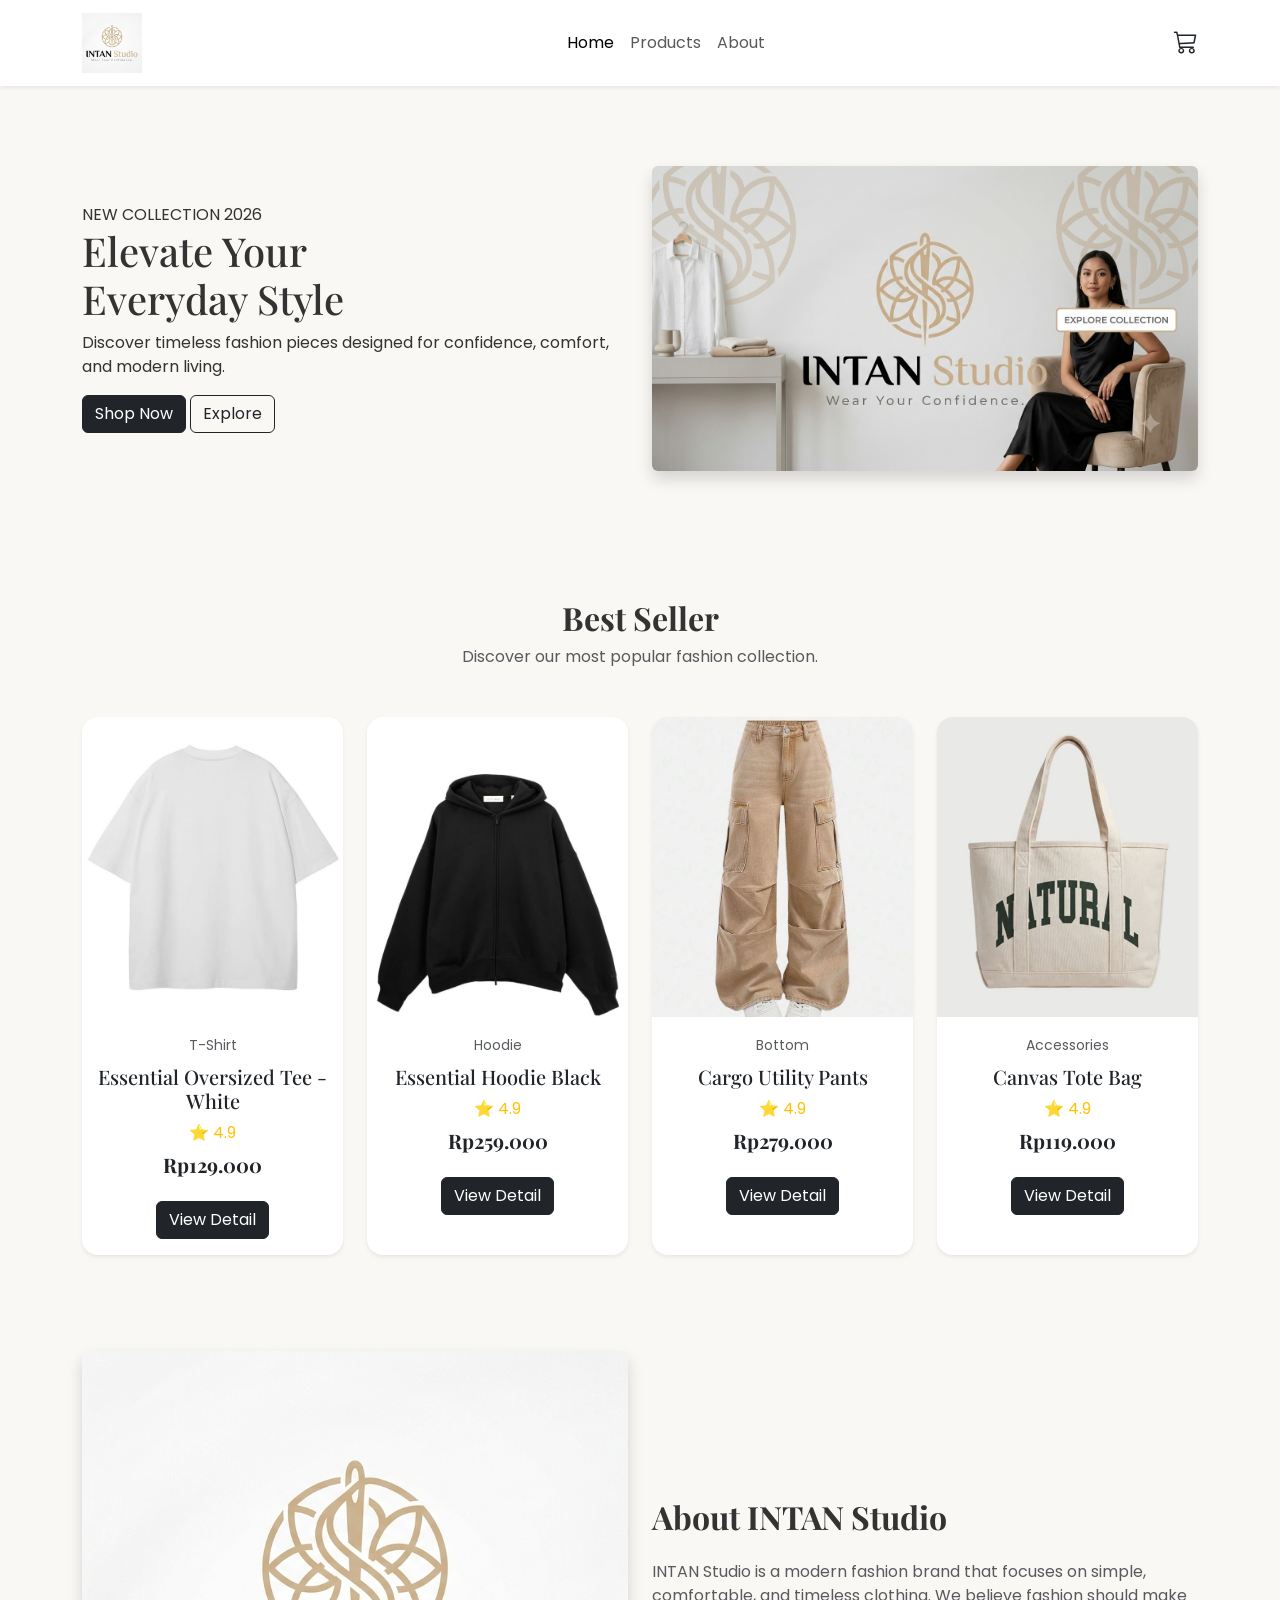
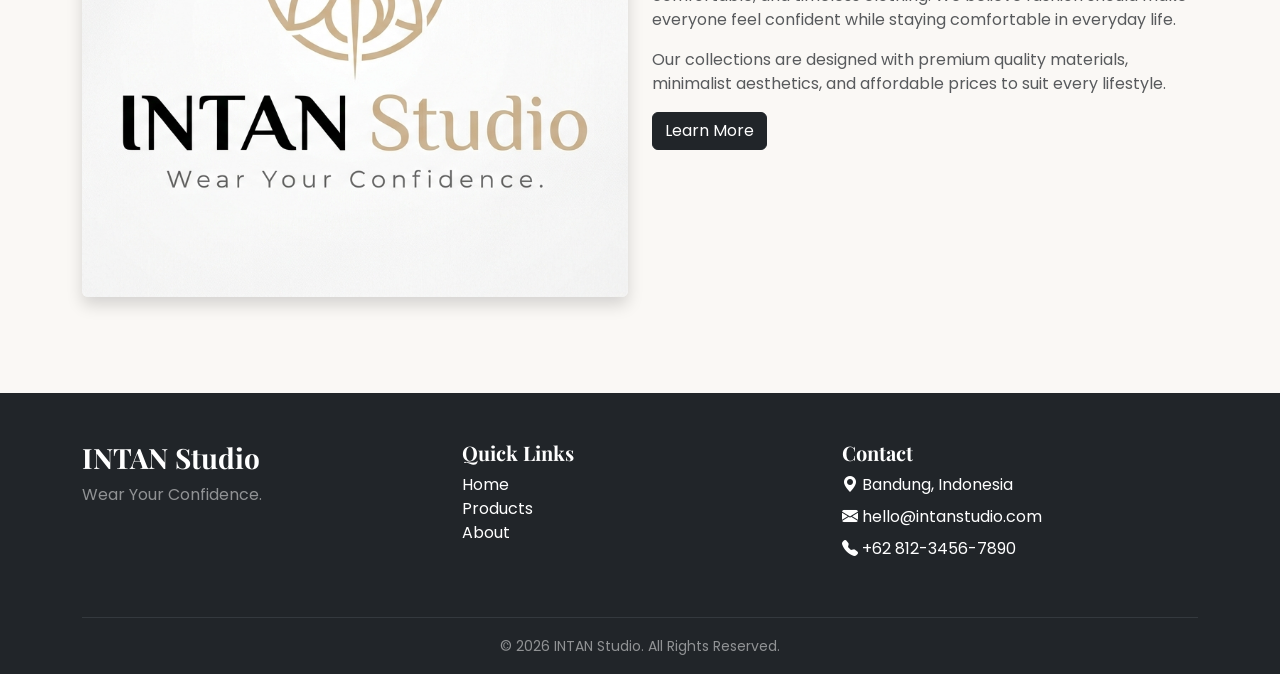
==== index.html @ 2bdadb40 "initial commit" ====
<!DOCTYPE html>
<html lang="en">

<head>
    <!-- Pengaturan Dasar -->
    <meta charset="UTF-8">
    <meta name="viewport" content="width=device-width, initial-scale=1.0">

    <!-- Judul Website -->
    <title>INTAN Studio | Modern Fashion Store</title>

    <!-- Bootstrap CSS -->
    <link href="https://cdn.jsdelivr.net/npm/bootstrap@5.3.7/dist/css/bootstrap.min.css" rel="stylesheet">

    <!-- Bootstrap Icons -->
    <link rel="stylesheet"
        href="https://cdn.jsdelivr.net/npm/bootstrap-icons@1.13.1/font/bootstrap-icons.min.css">

    <!-- Google Fonts -->
    <link rel="preconnect" href="https://fonts.googleapis.com">
    <link rel="preconnect" href="https://fonts.gstatic.com" crossorigin>

    <link
        href="https://fonts.googleapis.com/css2?family=Poppins:wght@300;400;500;600;700&family=Playfair+Display:wght@600;700&display=swap"
        rel="stylesheet">

    <!-- CSS -->
    <link rel="stylesheet" href="css/style.css">
</head>

<body>

<!-- =======================
        NAVBAR
======================== -->

<nav class="navbar navbar-expand-lg bg-white shadow-sm sticky-top">

    <div class="container">

        <!-- Logo -->
        <a class="navbar-brand" href="index.html">

            <img
                src="assets/logo.png"
                alt="INTAN Studio"
                height="60">

        </a>

        <!-- Mobile Button -->
        <button
            class="navbar-toggler"
            type="button"
            data-bs-toggle="collapse"
            data-bs-target="#navbarMenu">

            <span class="navbar-toggler-icon"></span>

        </button>

        <!-- Menu -->
        <div
            class="collapse navbar-collapse"
            id="navbarMenu">

            <ul class="navbar-nav mx-auto">

                <li class="nav-item">

                    <a
                        class="nav-link active"
                        href="index.html">

                        Home

                    </a>

                </li>

                <li class="nav-item">

                    <a
                        class="nav-link"
                        href="products.html">

                        Products

                    </a>

                </li>

                <li class="nav-item">

                    <a
                        class="nav-link"
                        href="about.html">

                        About

                    </a>

                </li>

            </ul>

            <!-- Cart -->
            <div>

                <a
                    href="cart.html"
                    class="text-dark position-relative">

                    <i class="bi bi-cart3 fs-4"></i>

                    <span
                        id="cart-count"
                        class="position-absolute top-0 start-100 translate-middle badge rounded-pill bg-danger"
                        style="display:none; font-size:10px;">

                        0

                    </span>

                </a>

            </div>

        </div>

    </div>

</nav>

<!-- ======================
     HERO SECTION
======================= -->

<section class="hero">

    <div class="container">

        <div class="row align-items-center">

            <!-- Hero Text -->
            <div class="col-lg-6">

                <span class="hero-subtitle">
                    NEW COLLECTION 2026
                </span>

                <h1 class="hero-title">
                    Elevate Your <br>
                    Everyday Style
                </h1>

                <p class="hero-description">

                    Discover timeless fashion pieces
                    designed for confidence, comfort,
                    and modern living.

                </p>

                <div class="hero-button">

                    <a href="products.html"
                        class="btn btn-dark">

                        Shop Now

                    </a>

                    <a href="products.html"
                        class="btn btn-outline-dark">

                        Explore

                    </a>

                </div>

            </div>

            <!-- Hero Image -->
            <div class="col-lg-6 text-center">

                <img src="assets/hero-banner.png"
                    class="img-fluid rounded shadow"
                    alt="Hero Banner">

            </div>

        </div>

    </div>

</section>

<!-- ==========================
        BEST SELLER
========================== -->

<section class="container py-5">

    <div class="text-center mb-5">

        <h2 class="fw-bold">Best Seller</h2>

        <p class="text-muted">
            Discover our most popular fashion collection.
        </p>

    </div>

    <div class="row g-4">

        <!-- Product 1 -->
        <div class="col-lg-3 col-md-6">

            <div class="card product-card border-0 shadow-sm h-100">

                <img src="assets/tshirt-1.jpg" class="card-img-top" alt="Essential Oversized Tee - White">

                <div class="card-body text-center">

                    <small class="text-muted">
                        T-Shirt
                    </small>

                    <h5 class="mt-2">
                        Essential Oversized Tee - White
                    </h5>

                    <div class="text-warning mb-2">
                        ⭐ 4.9
                    </div>

                    <h5 class="fw-bold">
                        Rp129.000
                    </h5>

                    <a href="product-detail.html?id=1"
                    class="btn btn-dark mt-3">
            
                    View Detail
                
                </a>

                </div>

            </div>

        </div>



        <!-- Product 2 -->
        <div class="col-lg-3 col-md-6">

            <div class="card product-card border-0 shadow-sm h-100">

                <img src="assets/hoodie-1.jpg" class="card-img-top" alt="Essential Hoodie Black">

                <div class="card-body text-center">

                    <small class="text-muted">
                        Hoodie
                    </small>

                    <h5 class="mt-2">
                        Essential Hoodie Black
                    </h5>

                    <div class="text-warning mb-2">
                        ⭐ 4.9
                    </div>

                    <h5 class="fw-bold">
                        Rp259.000
                    </h5>

                    <a href="product-detail.html?id=6"
                    class="btn btn-dark mt-3">

                    View Detail
                
                </a>

                </div>

            </div>

        </div>



        <!-- Product 3 -->
        <div class="col-lg-3 col-md-6">

            <div class="card product-card border-0 shadow-sm h-100">

                <img src="assets/bottom-1.jpg" class="card-img-top" alt="Cargo Utility Pants">

                <div class="card-body text-center">

                    <small class="text-muted">
                        Bottom
                    </small>

                    <h5 class="mt-2">
                        Cargo Utility Pants
                    </h5>

                    <div class="text-warning mb-2">
                        ⭐ 4.9
                    </div>

                    <h5 class="fw-bold">
                        Rp279.000
                    </h5>

                    <a href="product-detail.html?id=11"
                    class="btn btn-dark mt-3">

                    View Detail
                
                </a>

                </div>

            </div>

        </div>



        <!-- Product 4 -->
        <div class="col-lg-3 col-md-6">

            <div class="card product-card border-0 shadow-sm h-100">

                <img src="assets/accessory-1.jpg" class="card-img-top" alt="Canvas Tote Bag">

                <div class="card-body text-center">

                    <small class="text-muted">
                        Accessories
                    </small>

                    <h5 class="mt-2">
                        Canvas Tote Bag
                    </h5>

                    <div class="text-warning mb-2">
                        ⭐ 4.9
                    </div>

                    <h5 class="fw-bold">
                        Rp119.000
                    </h5>

                    <a href="product-detail.html?id=16"
                    class="btn btn-dark mt-3">

                    View Detail
                
                </a>

                </div>

            </div>

        </div>

    </div>

</section>

<!-- ==========================
        ABOUT
========================== -->

<section class="container py-5">

    <div class="row align-items-center">

        <div class="col-lg-6">
            <img src="assets/logo.png" class="img-fluid rounded shadow" alt="About">
        </div>

        <div class="col-lg-6">

            <h2 class="fw-bold mb-4">
                About INTAN Studio
            </h2>

            <p class="text-muted">
                INTAN Studio is a modern fashion brand that focuses on simple, comfortable, and timeless clothing. We believe fashion should make everyone feel confident while staying comfortable in everyday life.
            </p>

            <p class="text-muted">
                Our collections are designed with premium quality materials, minimalist aesthetics, and affordable prices to suit every lifestyle.
            </p>

            <a href="about.html" class="btn btn-dark">
                Learn More
            </a>

        </div>

    </div>

</section>

<!-- =========================
        FOOTER
========================== -->

<footer class="bg-dark text-white pt-5 pb-3 mt-5">

    <div class="container">

        <div class="row">

            <!-- Brand -->
            <div class="col-lg-4 mb-4">

                <h3 class="fw-bold">
                    INTAN Studio
                </h3>

                <p class="text-white-50">
                    Wear Your Confidence.
                </p>

            </div>

            <!-- Navigation -->
            <div class="col-lg-4 mb-4">

                <h5 class="fw-bold">
                    Quick Links
                </h5>

                <ul class="list-unstyled">

                    <li>
                        <a href="index.html" class="text-white text-decoration-none">
                            Home
                        </a>
                    </li>

                    <li>
                        <a href="products.html" class="text-white text-decoration-none">
                            Products
                        </a>
                    </li>

                    <li>
                        <a href="about.html" class="text-white text-decoration-none">
                            About
                        </a>
                    </li>

                </ul>

            </div>

            <!-- Contact -->
            <div class="col-lg-4 mb-4">

                <h5 class="fw-bold">
                    Contact
                </h5>

                <p class="mb-2">
                    <i class="bi bi-geo-alt-fill"></i>
                    Bandung, Indonesia
                </p>

                <p class="mb-2">
                    <i class="bi bi-envelope-fill"></i>
                    hello@intanstudio.com
                </p>

                <p>
                    <i class="bi bi-telephone-fill"></i>
                    +62 812-3456-7890
                </p>

            </div>

        </div>

        <hr class="border-secondary">

        <div class="text-center">

            <small class="text-white-50">

                © 2026 INTAN Studio. All Rights Reserved.

            </small>

        </div>

    </div>

</footer>

    <!-- Bootstrap JS -->
    <script src="https://cdn.jsdelivr.net/npm/bootstrap@5.3.7/dist/js/bootstrap.bundle.min.js"></script>

    <!-- JavaScript -->
    <script src="js/script.js"></script>
    <script src="js/cart-badge.js"></script>

</body>

</html>
---- css/style.css ----
/* ==========================
   RESET
========================== */

*{
    margin:0;
    padding:0;
    box-sizing:border-box;
}

/* ==========================
   BODY
========================== */

body{
    font-family:'Poppins',sans-serif;
    background:#FAF8F5;
    color:#333;
}

/* ==========================
   HEADINGS
========================== */

h1,h2,h3,h4,h5,h6{
    font-family:'Playfair Display',serif;
}

a{
    text-decoration:none;
}

img{
    max-width:100%;
    display:block;
}

section{
    padding:80px 0;
}

.hero{
    padding:80px 0;
}

.hero img{
    width:100%;
}

.card{
    transition:0.3s;
}

.card:hover{
    transform:translateY(-8px);
}

.card img{
    height:300px;
    object-fit:cover;
}

footer{
    margin-top:80px;
}

/* =========================
PRODUCT CARD
========================= */

.product-card{

transition:.3s;

border-radius:16px;

overflow:hidden;

}

.product-card:hover{

transform:translateY(-8px);

}

.product-card img{

height:300px;

object-fit:cover;

}

/* ==========================
SIZE BUTTON
========================== */

.active-size{

    background:black;

    color:white;

}
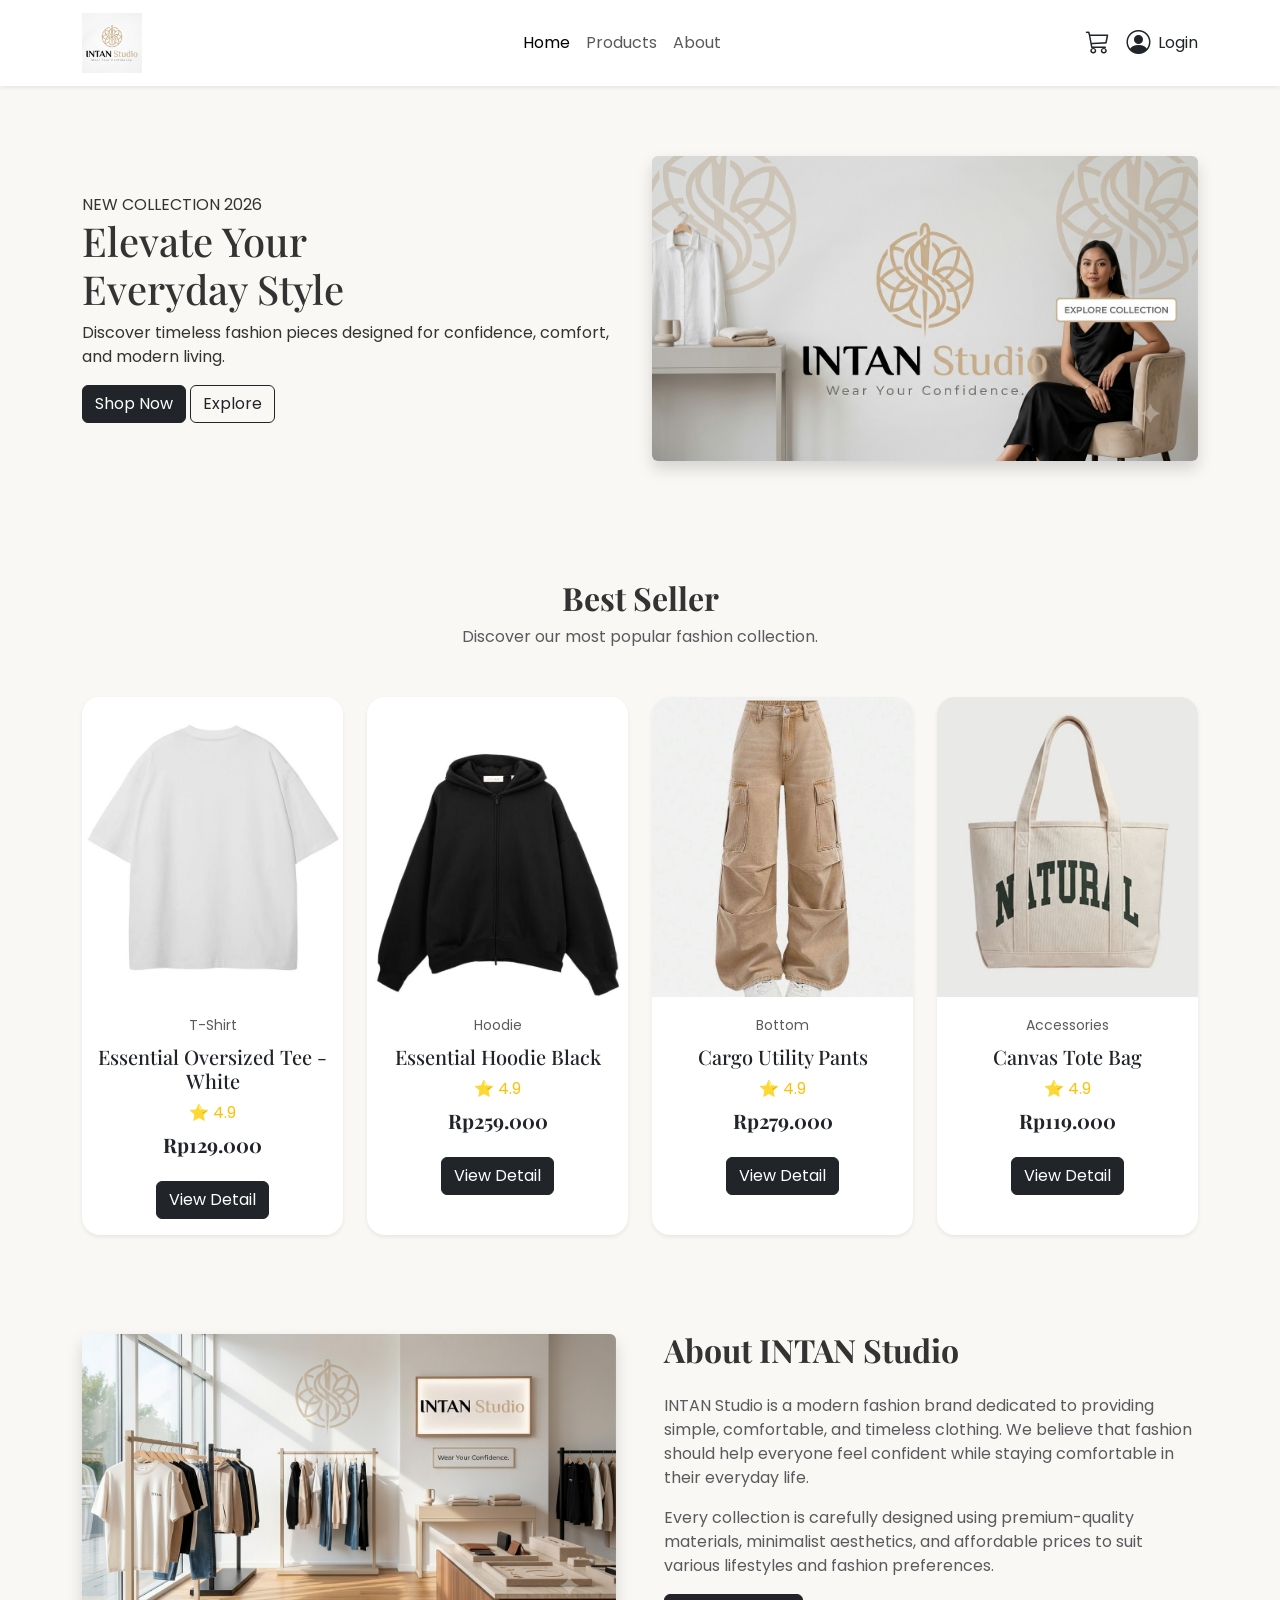
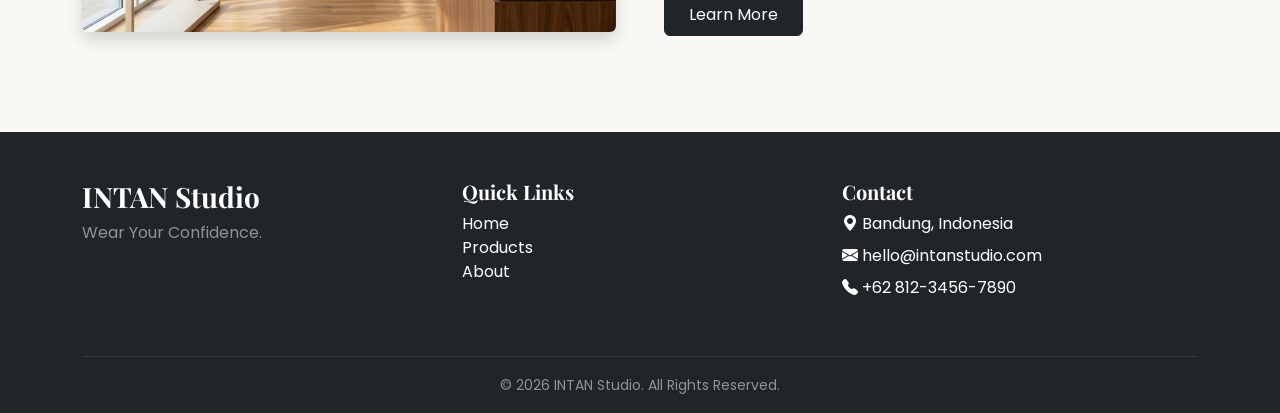
==== commit 7fd86ad4: "Complete final version of INTAN Studio e-commerce website" ====
--- a/index.html
+++ b/index.html
@@ -30,9 +30,9 @@
 
 <body>
 
-<!-- =======================
+<!-- ==========================
         NAVBAR
-======================== -->
+========================== -->
 
 <nav class="navbar navbar-expand-lg bg-white shadow-sm sticky-top">
 
@@ -59,11 +59,12 @@
 
         </button>
 
-        <!-- Menu -->
+        <!-- Navbar Menu -->
         <div
             class="collapse navbar-collapse"
             id="navbarMenu">
 
+            <!-- Navigation -->
             <ul class="navbar-nav mx-auto">
 
                 <li class="nav-item">
@@ -104,12 +105,13 @@
 
             </ul>
 
-            <!-- Cart -->
-            <div>
-
+            <!-- Right Menu -->
+            <div class="d-flex align-items-center gap-3">
+
+                <!-- Cart -->
                 <a
                     href="cart.html"
-                    class="text-dark position-relative">
+                    class="text-dark position-relative text-decoration-none">
 
                     <i class="bi bi-cart3 fs-4"></i>
 
@@ -120,6 +122,20 @@
 
                         0
 
+                    </span>
+
+                </a>
+
+                <!-- Login -->
+                <a
+                    id="accountLink"
+                    href="login.html"
+                    class="text-dark text-decoration-none d-flex align-items-center gap-2">
+
+                    <i class="bi bi-person-circle fs-4"></i>
+
+                    <span id="accountText">
+                        Login
                     </span>
 
                 </a>
@@ -383,12 +399,16 @@
 
 <section class="container py-5">
 
-    <div class="row align-items-center">
-
-        <div class="col-lg-6">
-            <img src="assets/logo.png" class="img-fluid rounded shadow" alt="About">
-        </div>
-
+    <div class="row align-items-center g-5">
+
+        <!-- About Image -->
+        <div class="col-lg-6 text-center">
+
+            <img img src="assets/about.png" class="img-fluid rounded shadow">
+
+        </div>
+
+        <!-- About Content -->
         <div class="col-lg-6">
 
             <h2 class="fw-bold mb-4">
@@ -396,14 +416,14 @@
             </h2>
 
             <p class="text-muted">
-                INTAN Studio is a modern fashion brand that focuses on simple, comfortable, and timeless clothing. We believe fashion should make everyone feel confident while staying comfortable in everyday life.
+                INTAN Studio is a modern fashion brand dedicated to providing simple, comfortable, and timeless clothing. We believe that fashion should help everyone feel confident while staying comfortable in their everyday life.
             </p>
 
             <p class="text-muted">
-                Our collections are designed with premium quality materials, minimalist aesthetics, and affordable prices to suit every lifestyle.
+                Every collection is carefully designed using premium-quality materials, minimalist aesthetics, and affordable prices to suit various lifestyles and fashion preferences.
             </p>
 
-            <a href="about.html" class="btn btn-dark">
+            <a href="about.html" class="btn btn-dark px-4 py-2">
                 Learn More
             </a>
 
@@ -515,6 +535,7 @@
     <!-- JavaScript -->
     <script src="js/script.js"></script>
     <script src="js/cart-badge.js"></script>
+    <script src="js/auth.js"></script>
 
 </body>
 
--- a/css/style.css
+++ b/css/style.css
@@ -36,11 +36,11 @@
 }
 
 section{
-    padding:80px 0;
+    padding:55px 0;
 }
 
 .hero{
-    padding:80px 0;
+    padding:70px 0;
 }
 
 .hero img{
@@ -48,11 +48,19 @@
 }
 
 .card{
-    transition:0.3s;
+
+transition:.35s ease;
+
+border:none;
+
 }
 
 .card:hover{
-    transform:translateY(-8px);
+
+transform:translateY(-10px);
+
+box-shadow:0 15px 35px rgba(0,0,0,.08);
+
 }
 
 .card img{
@@ -61,7 +69,7 @@
 }
 
 footer{
-    margin-top:80px;
+    margin-top:60px;
 }
 
 /* =========================
@@ -70,36 +78,170 @@
 
 .product-card{
 
+border-radius:18px;
+
+overflow:hidden;
+
+transition:.35s ease;
+
+background:white;
+
+}
+
+.product-card:hover{
+
+transform:translateY(-10px);
+
+box-shadow:0 18px 40px rgba(0,0,0,.10);
+
+}
+
+.product-card img{
+
+height:300px;
+
+object-fit:cover;
+
+transition:.4s;
+
+}
+
+.product-card:hover img{
+
+transform:scale(1.05);
+
+}
+
+/* ==========================
+SIZE BUTTON
+========================== */
+
+.active-size{
+
+    background:black;
+
+    color:white;
+
+}
+
+.input-group-text{
+
+background:white;
+
+border-right:none;
+
+}
+
+#searchInput{
+
+border-left:none;
+
+}
+
+#searchInput:focus{
+
+box-shadow:none;
+
+}
+
+.form-select{
+
+cursor:pointer;
+
+}
+
+.form-select:focus{
+
+box-shadow:none;
+
+}
+
+.category-btn{
+
+border-radius:50px;
+
+padding:10px 20px;
+
+font-weight:500;
+
 transition:.3s;
 
-border-radius:16px;
-
-overflow:hidden;
-
-}
-
-.product-card:hover{
-
-transform:translateY(-8px);
-
-}
-
-.product-card img{
-
-height:300px;
-
-object-fit:cover;
-
-}
-
-/* ==========================
-SIZE BUTTON
-========================== */
-
-.active-size{
-
-    background:black;
-
-    color:white;
-
+}
+
+.category-btn:hover{
+
+transform:translateY(-2px);
+
+}
+
+/* ===================================
+        LOGIN PAGE
+=================================== */
+
+.login-page{
+    font-family:'Poppins',sans-serif;
+    background:#f5f5f5;
+}
+
+.login-section{
+    min-height:100vh;
+    display:flex;
+    justify-content:center;
+    align-items:center;
+    padding:40px 20px;
+}
+
+.login-card{
+    background:#fff;
+    width:100%;
+    max-width:430px;
+    padding:35px;
+    border-radius:20px;
+    box-shadow:0 10px 35px rgba(0,0,0,.08);
+}
+
+.login-logo{
+    width:90px;
+    display:block;
+    margin:0 auto 20px;
+}
+
+.login-card h2{
+    text-align:center;
+    font-weight:700;
+    margin-bottom:8px;
+}
+
+.login-card p{
+    text-align:center;
+    color:#777;
+    margin-bottom:30px;
+}
+
+.login-card .form-control{
+    border-radius:12px;
+    padding:12px;
+}
+
+.login-card .btn{
+    border-radius:12px;
+    padding:12px;
+    font-weight:600;
+}
+
+.demo-box{
+    background:#f8f9fa;
+    border-radius:12px;
+    padding:15px;
+    font-size:14px;
+    border:1px solid #e9ecef;
+}
+
+.login-card a{
+    color:#444;
+    font-weight:500;
+}
+
+.login-card a:hover{
+    color:#666;
 }
